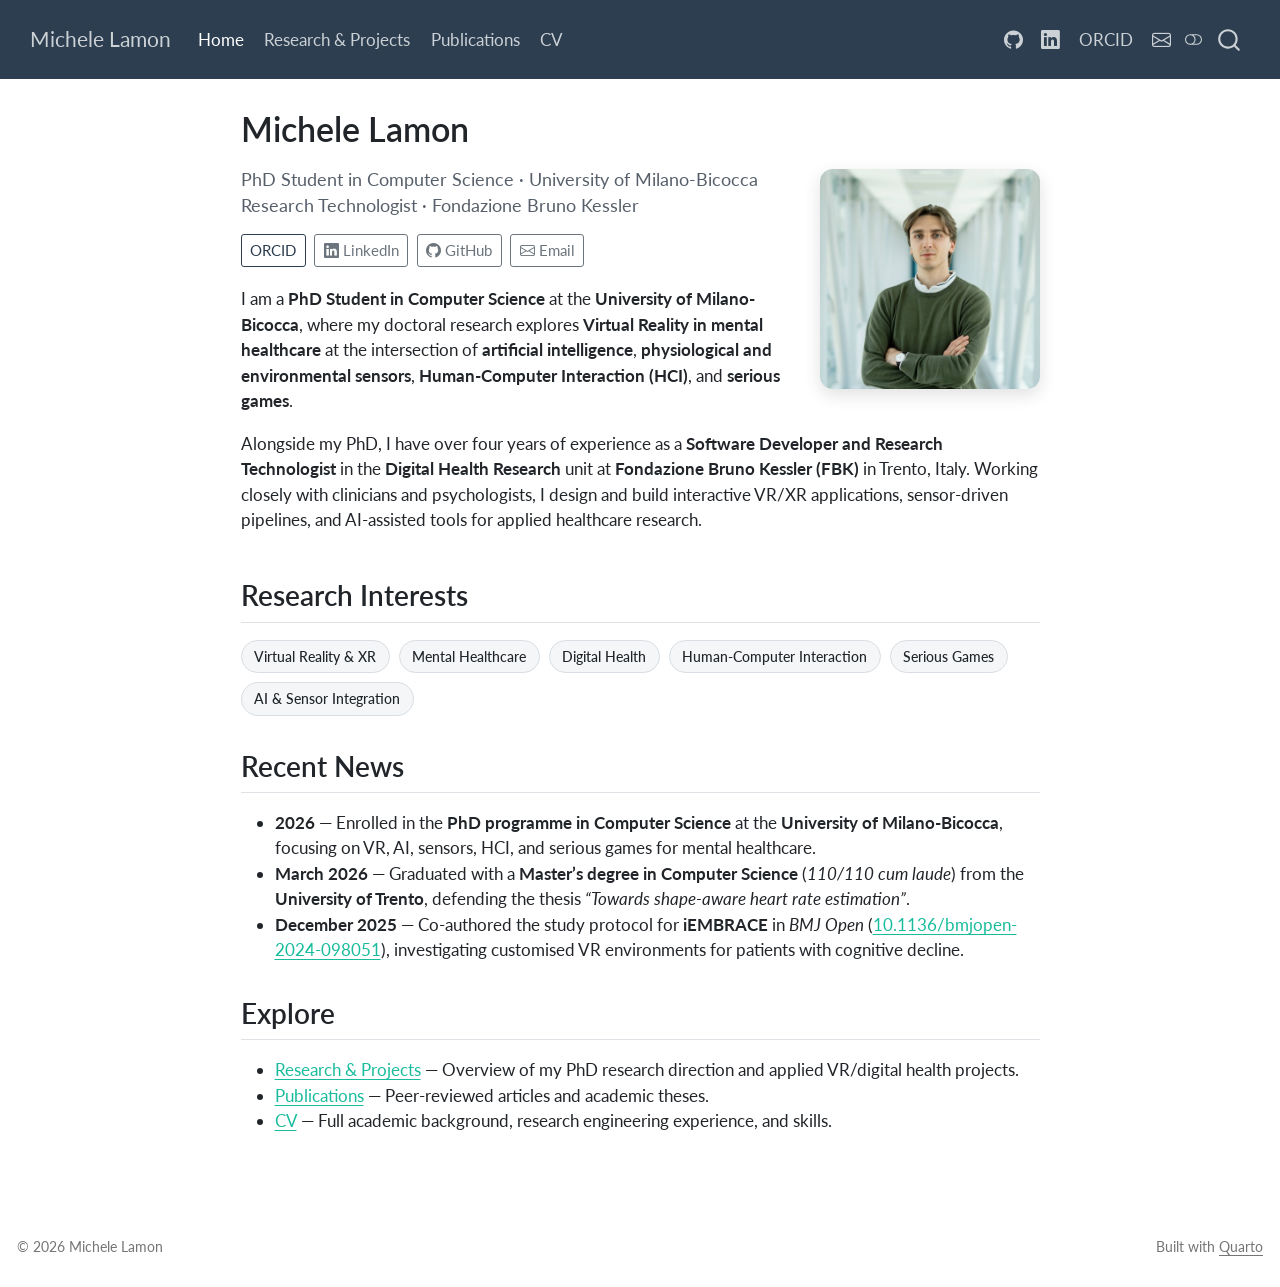
==== index.html @ 020d9662 "Built site for gh-pages" ====
<!DOCTYPE html>
<html xmlns="http://www.w3.org/1999/xhtml" lang="en" xml:lang="en"><head>

<meta charset="utf-8">
<meta name="generator" content="quarto-1.11.9">

<meta name="viewport" content="width=device-width, initial-scale=1.0, user-scalable=yes">


<title>Michele Lamon</title>
<style>
/* Default styles provided by pandoc.
** See https://pandoc.org/MANUAL.html#variables-for-html for config info.
*/
span.smallcaps{font-variant: small-caps;}
div.columns{display: flex; gap: 1.5em;}
div.column{flex: auto;}
@media screen {
div.columns{gap: min(4vw, 1.5em);}
div.column{overflow-x: auto;}
}
div.hanging-indent{margin-left: 1.5em; text-indent: -1.5em;}
ul.task-list{list-style: none;}
ul.task-list li input[type="checkbox"] {
  width: 0.8em;
  margin: 0 0.8em 0.2em -1em; /* quarto-specific, see https://github.com/quarto-dev/quarto-cli/issues/4556 */ 
  vertical-align: middle;
}
</style>


<script src="site_libs/quarto-nav/quarto-nav.js"></script>
<script src="site_libs/quarto-nav/headroom.min.js"></script>
<script src="site_libs/clipboard/clipboard.min.js"></script>
<script src="site_libs/quarto-search/autocomplete.umd.js"></script>
<script src="site_libs/quarto-search/fuse.min.js"></script>
<script src="site_libs/quarto-search/quarto-search.js"></script>
<meta name="quarto:offset" content="./">
<script src="site_libs/quarto-html/quarto.js" type="module"></script>
<script src="site_libs/quarto-html/tabsets/tabsets.js" type="module"></script>
<script src="site_libs/quarto-html/scrollable-regions/scrollable-regions.js" type="module"></script>
<script src="site_libs/quarto-html/popper.min.js"></script>
<script src="site_libs/quarto-html/tippy.umd.min.js"></script>
<script src="site_libs/quarto-html/anchor.min.js"></script>
<link href="site_libs/quarto-html/tippy.css" rel="stylesheet">
<link href="site_libs/quarto-html/quarto-syntax-highlighting-63b5708e65d6cd79cd7618c58d0c21e7.css" rel="stylesheet" class="quarto-color-scheme" id="quarto-text-highlighting-styles">
<link href="site_libs/quarto-html/quarto-syntax-highlighting-dark-447e42e69aaa9833c0ba1b986f430b20.css" rel="stylesheet" class="quarto-color-scheme quarto-color-alternate" id="quarto-text-highlighting-styles">
<link href="site_libs/quarto-html/quarto-syntax-highlighting-63b5708e65d6cd79cd7618c58d0c21e7.css" rel="stylesheet" class="quarto-color-scheme-extra" id="quarto-text-highlighting-styles">
<script src="site_libs/bootstrap/bootstrap.min.js"></script>
<link href="site_libs/bootstrap/bootstrap-icons.css" rel="stylesheet">
<link href="site_libs/bootstrap/bootstrap-2204aace14fee31056958f356ac18f57.min.css" rel="stylesheet" append-hash="true" class="quarto-color-scheme" id="quarto-bootstrap" data-mode="light">
<link href="site_libs/bootstrap/bootstrap-dark-c1afb647e6504aed1ecd096a1ed45b6d.min.css" rel="stylesheet" append-hash="true" class="quarto-color-scheme quarto-color-alternate" id="quarto-bootstrap" data-mode="dark">
<link href="site_libs/bootstrap/bootstrap-2204aace14fee31056958f356ac18f57.min.css" rel="stylesheet" append-hash="true" class="quarto-color-scheme-extra" id="quarto-bootstrap" data-mode="light">
<script id="quarto-search-options" type="application/json">{
  "location": "navbar",
  "copy-button": false,
  "collapse-after": 3,
  "panel-placement": "end",
  "type": "overlay",
  "limit": 50,
  "keyboard-shortcut": [
    "f",
    "/",
    "s"
  ],
  "show-item-context": false,
  "language": {
    "search-no-results-text": "No results",
    "search-matching-documents-text": "matching documents",
    "search-copy-link-title": "Copy link to search",
    "search-hide-matches-text": "Hide additional matches",
    "search-more-match-text": "more match in this document",
    "search-more-matches-text": "more matches in this document",
    "search-clear-button-title": "Clear",
    "search-text-placeholder": "",
    "search-detached-cancel-button-title": "Cancel",
    "search-submit-button-title": "Submit",
    "search-label": "Search"
  }
}</script>
<style>html{ scroll-behavior: smooth; }</style>


<link rel="stylesheet" href="styles.css">
</head>

<body class="nav-fixed fullcontent quarto-light"><a id="quarto-skip-link" class="visually-hidden-focusable" href="#quarto-document-content">Skip to main content</a><script id="quarto-html-before-body" type="application/javascript">
    const toggleBodyColorMode = (bsSheetEl) => {
      const mode = bsSheetEl.getAttribute("data-mode");
      const bodyEl = window.document.querySelector("body");
      if (mode === "dark") {
        bodyEl.classList.add("quarto-dark");
        bodyEl.classList.remove("quarto-light");
      } else {
        bodyEl.classList.add("quarto-light");
        bodyEl.classList.remove("quarto-dark");
      }
    }
    const toggleBodyColorPrimary = () => {
      const bsSheetEl = window.document.querySelector("link#quarto-bootstrap:not([rel=disabled-stylesheet])");
      if (bsSheetEl) {
        toggleBodyColorMode(bsSheetEl);
      }
    }
    const setColorSchemeToggle = (alternate) => {
      const toggles = window.document.querySelectorAll('.quarto-color-scheme-toggle');
      for (let i=0; i < toggles.length; i++) {
        const toggle = toggles[i];
        if (toggle) {
          toggle.setAttribute("aria-checked", alternate ? "true" : "false");
          if (alternate) {
            toggle.classList.add("alternate");
          } else {
            toggle.classList.remove("alternate");
          }
        }
      }
    };
    const toggleColorMode = (alternate) => {
      // Switch the stylesheets
      const primaryStylesheets = window.document.querySelectorAll('link.quarto-color-scheme:not(.quarto-color-alternate)');
      const alternateStylesheets = window.document.querySelectorAll('link.quarto-color-scheme.quarto-color-alternate');
      manageTransitions('#quarto-margin-sidebar .nav-link', false);
      if (alternate) {
        // note: dark is layered on light, we don't disable primary!
        enableStylesheet(alternateStylesheets);
        for (const sheetNode of alternateStylesheets) {
          if (sheetNode.id === "quarto-bootstrap") {
            toggleBodyColorMode(sheetNode);
          }
        }
      } else {
        disableStylesheet(alternateStylesheets);
        enableStylesheet(primaryStylesheets)
        toggleBodyColorPrimary();
      }
      manageTransitions('#quarto-margin-sidebar .nav-link', true);
      // Switch the toggles
      setColorSchemeToggle(alternate)
    }
    // Hack to workaround the fact that safari doesn't
    // properly recolor the scrollbar when toggling (#1455).
    // Not run on load: stylesheets are set before first paint there, and
    // scrolling would undo the scroll to a URL fragment (#14973).
    // The one pixel nudge keeps the reader where they were.
    const refreshSafariScrollbar = () => {
      if (navigator.userAgent.indexOf('Safari') > 0 && navigator.userAgent.indexOf('Chrome') == -1) {
        manageTransitions("body", false);
        const scrollY = window.scrollY;
        window.scrollTo(0, scrollY > 0 ? scrollY - 1 : 1);
        setTimeout(() => {
          window.scrollTo(0, scrollY);
          manageTransitions("body", true);
        }, 40);
      }
    }
    const disableStylesheet = (stylesheets) => {
      for (let i=0; i < stylesheets.length; i++) {
        const stylesheet = stylesheets[i];
        stylesheet.rel = 'disabled-stylesheet';
      }
    }
    const enableStylesheet = (stylesheets) => {
      for (let i=0; i < stylesheets.length; i++) {
        const stylesheet = stylesheets[i];
        if(stylesheet.rel !== 'stylesheet') { // for Chrome, which will still FOUC without this check
          stylesheet.rel = 'stylesheet';
        }
      }
    }
    const manageTransitions = (selector, allowTransitions) => {
      const els = window.document.querySelectorAll(selector);
      for (let i=0; i < els.length; i++) {
        const el = els[i];
        if (allowTransitions) {
          el.classList.remove('notransition');
        } else {
          el.classList.add('notransition');
        }
      }
    }
    const isFileUrl = () => {
      return window.location.protocol === 'file:';
    }
    const hasAlternateSentinel = () => {
      let styleSentinel = getColorSchemeSentinel();
      if (styleSentinel !== null) {
        return styleSentinel === "alternate";
      } else {
        return false;
      }
    }
    const setStyleSentinel = (alternate) => {
      const value = alternate ? "alternate" : "default";
      if (!isFileUrl()) {
        window.localStorage.setItem("quarto-color-scheme", value);
      } else {
        localAlternateSentinel = value;
      }
    }
    const getColorSchemeSentinel = () => {
      if (!isFileUrl()) {
        const storageValue = window.localStorage.getItem("quarto-color-scheme");
        return storageValue != null ? storageValue : localAlternateSentinel;
      } else {
        return localAlternateSentinel;
      }
    }
    const toggleGiscusIfUsed = (isAlternate, darkModeDefault) => {
      const baseTheme = document.querySelector('#giscus-base-theme')?.value ?? 'light';
      const alternateTheme = document.querySelector('#giscus-alt-theme')?.value ?? 'dark';
      let newTheme = '';
      if(authorPrefersDark) {
        newTheme = isAlternate ? baseTheme : alternateTheme;
      } else {
        newTheme = isAlternate ? alternateTheme : baseTheme;
      }
      const changeGiscusTheme = () => {
        // From: https://github.com/giscus/giscus/issues/336
        const sendMessage = (message) => {
          const iframe = document.querySelector('iframe.giscus-frame');
          if (!iframe) return;
          iframe.contentWindow.postMessage({ giscus: message }, 'https://giscus.app');
        }
        sendMessage({
          setConfig: {
            theme: newTheme
          }
        });
      }
      const isGiscussLoaded = window.document.querySelector('iframe.giscus-frame') !== null;
      if (isGiscussLoaded) {
        changeGiscusTheme();
      }
    };
    const authorPrefersDark = false;
    const darkModeDefault = authorPrefersDark;
      document.querySelector('link#quarto-text-highlighting-styles.quarto-color-scheme-extra').rel = 'disabled-stylesheet';
      document.querySelector('link#quarto-bootstrap.quarto-color-scheme-extra').rel = 'disabled-stylesheet';
    let localAlternateSentinel = darkModeDefault ? 'alternate' : 'default';
    // Dark / light mode switch
    window.quartoToggleColorScheme = () => {
      // Read the current dark / light value
      let toAlternate = !hasAlternateSentinel();
      toggleColorMode(toAlternate);
      refreshSafariScrollbar();
      setStyleSentinel(toAlternate);
      toggleGiscusIfUsed(toAlternate, darkModeDefault);
      window.dispatchEvent(new Event('resize'));
    };
    // Switch to dark mode if need be
    if (hasAlternateSentinel()) {
      toggleColorMode(true);
    } else {
      toggleColorMode(false);
    }
  </script>

<div id="quarto-search-results"></div>
  <header id="quarto-header" class="headroom fixed-top">
    <nav class="navbar navbar-expand-lg " data-bs-theme="dark" aria-label="Site">
      <div class="navbar-container container-fluid">
      <div class="navbar-brand-container mx-auto">
    <a class="navbar-brand" href="./index.html">
    <span class="navbar-title">Michele Lamon</span>
    </a>
  </div>
          <button class="navbar-toggler" type="button" data-bs-toggle="collapse" data-bs-target="#navbarCollapse" aria-controls="navbarCollapse" aria-expanded="false" aria-label="Toggle navigation" onclick="if (window.quartoToggleHeadroom) { window.quartoToggleHeadroom(); }">
  <span class="navbar-toggler-icon"></span>
</button>
          <div class="collapse navbar-collapse" id="navbarCollapse">
            <ul class="navbar-nav navbar-nav-scroll me-auto">
  <li class="nav-item">
    <a class="nav-link active" href="./index.html" aria-current="page"> 
<span class="menu-text">Home</span></a>
  </li>  
  <li class="nav-item">
    <a class="nav-link" href="./research.html"> 
<span class="menu-text">Research &amp; Projects</span></a>
  </li>  
  <li class="nav-item">
    <a class="nav-link" href="./publications.html"> 
<span class="menu-text">Publications</span></a>
  </li>  
  <li class="nav-item">
    <a class="nav-link" href="./cv.html"> 
<span class="menu-text">CV</span></a>
  </li>  
</ul>
            <ul class="navbar-nav navbar-nav-scroll ms-auto">
  <li class="nav-item compact">
    <a class="nav-link" href="https://github.com/michelelamon"> <i class="bi bi-github" role="img" aria-label="GitHub">
</i> 
<span class="menu-text"></span></a>
  </li>  
  <li class="nav-item compact">
    <a class="nav-link" href="https://www.linkedin.com/in/michele-lamon/"> <i class="bi bi-linkedin" role="img" aria-label="LinkedIn">
</i> 
<span class="menu-text"></span></a>
  </li>  
  <li class="nav-item">
    <a class="nav-link" href="https://orcid.org/0009-0001-5500-6595"> 
<span class="menu-text">ORCID</span></a>
  </li>  
  <li class="nav-item compact">
    <a class="nav-link" href="mailto:mlamon@fbk.eu"> <i class="bi bi-envelope" role="img" aria-label="Email">
</i> 
<span class="menu-text"></span></a>
  </li>  
</ul>
          </div> <!-- /navcollapse -->
            <div class="quarto-navbar-tools">
  <button type="button" role="switch" aria-checked="false" class="quarto-color-scheme-toggle quarto-navigation-tool  px-1" onclick="window.quartoToggleColorScheme(); return false;" title="Toggle dark mode" aria-label="Toggle dark mode"><i class="bi"></i></button>
</div>
            <div id="quarto-search" class="" title="Search"></div>
      </div> <!-- /container-fluid -->
    </nav>
</header>
<!-- content -->
<div id="quarto-content" class="quarto-container page-columns page-rows-contents page-layout-article page-navbar">
<!-- sidebar -->
<!-- margin-sidebar -->
    
<!-- main -->
<main class="content" id="quarto-document-content" tabindex="-1">


<header id="title-block-header" class="quarto-title-block default">
<div class="quarto-title">
<h1 class="title">Michele Lamon</h1>
</div>



<div class="quarto-title-meta">

    
  
    
  </div>
  


</header>


<div class="profile-hero">
  <img src="images/profile.jpg" alt="Portrait of Michele Lamon" class="profile-photo">
  <p class="profile-role">
    PhD Student in Computer Science · University of Milano-Bicocca<br>
    Research Technologist · Fondazione Bruno Kessler
  </p>
  <div class="profile-links">
    <a class="btn btn-sm btn-outline-primary" href="https://orcid.org/0009-0001-5500-6595" target="_blank" rel="noopener">ORCID</a>
    <a class="btn btn-sm btn-outline-secondary" href="https://www.linkedin.com/in/michele-lamon/" target="_blank" rel="noopener"><i class="bi bi-linkedin"></i> LinkedIn</a>
    <a class="btn btn-sm btn-outline-secondary" href="https://github.com/michelelamon" target="_blank" rel="noopener"><i class="bi bi-github"></i> GitHub</a>
    <a class="btn btn-sm btn-outline-secondary" href="mailto:mlamon@fbk.eu"><i class="bi bi-envelope"></i> Email</a>
  </div>
  <p>
    I am a <strong>PhD Student in Computer Science</strong> at the <strong>University of Milano-Bicocca</strong>, where my doctoral research explores <strong>Virtual Reality in mental healthcare</strong> at the intersection of <strong>artificial intelligence</strong>, <strong>physiological and environmental sensors</strong>, <strong>Human-Computer Interaction (HCI)</strong>, and <strong>serious games</strong>.
  </p>
  <p>
    Alongside my PhD, I have over four years of experience as a <strong>Software Developer and Research Technologist</strong> in the <strong>Digital Health Research</strong> unit at <strong>Fondazione Bruno Kessler (FBK)</strong> in Trento, Italy. Working closely with clinicians and psychologists, I design and build interactive VR/XR applications, sensor-driven pipelines, and AI-assisted tools for applied healthcare research.
  </p>
</div>
<section id="research-interests" class="level2">
<h2 class="anchored" data-anchor-id="research-interests">Research Interests</h2>
<div class="research-tags">
  <span class="research-tag">Virtual Reality &amp; XR</span>
  <span class="research-tag">Mental Healthcare</span>
  <span class="research-tag">Digital Health</span>
  <span class="research-tag">Human-Computer Interaction</span>
  <span class="research-tag">Serious Games</span>
  <span class="research-tag">AI &amp; Sensor Integration</span>
</div>
</section>
<section id="recent-news" class="level2">
<h2 class="anchored" data-anchor-id="recent-news">Recent News</h2>
<ul>
<li><strong>2026</strong> — Enrolled in the <strong>PhD programme in Computer Science</strong> at the <strong>University of Milano-Bicocca</strong>, focusing on VR, AI, sensors, HCI, and serious games for mental healthcare.</li>
<li><strong>March 2026</strong> — Graduated with a <strong>Master’s degree in Computer Science</strong> (<em>110/110 cum laude</em>) from the <strong>University of Trento</strong>, defending the thesis <em>“Towards shape-aware heart rate estimation”</em>.</li>
<li><strong>December 2025</strong> — Co-authored the study protocol for <strong>iEMBRACE</strong> in <em>BMJ Open</em> (<a href="https://doi.org/10.1136/bmjopen-2024-098051">10.1136/bmjopen-2024-098051</a>), investigating customised VR environments for patients with cognitive decline.</li>
</ul>
</section>
<section id="explore" class="level2">
<h2 class="anchored" data-anchor-id="explore">Explore</h2>
<ul>
<li><strong><a href="./research.html">Research &amp; Projects</a></strong> — Overview of my PhD research direction and applied VR/digital health projects.</li>
<li><strong><a href="./publications.html">Publications</a></strong> — Peer-reviewed articles and academic theses.</li>
<li><strong><a href="./cv.html">CV</a></strong> — Full academic background, research engineering experience, and skills.</li>
</ul>


</section>

</main> <!-- /main -->
<script id="quarto-html-after-body" type="application/javascript">
  window.document.addEventListener("DOMContentLoaded", function (event) {
    // Ensure there is a toggle, if there isn't float one in the top right
    if (window.document.querySelector('.quarto-color-scheme-toggle') === null) {
      const toggle = window.document.createElement('button');
      toggle.type = "button";
      toggle.setAttribute("role", "switch");
      toggle.setAttribute("aria-checked", "false");
      toggle.classList.add('top-right');
      toggle.classList.add('quarto-color-scheme-toggle');
      toggle.setAttribute("aria-label", "Toggle dark mode");
      toggle.onclick = function() { try { window.quartoToggleColorScheme(); } catch {} return false; };
      const i = window.document.createElement("i");
      i.classList.add('bi');
      toggle.appendChild(i);
      // Put the toggle in a landmark of its own, so that landmark navigation
      // can reach it.
      //
      // The container is always a fresh direct child of body, and the toggle is
      // never moved into page furniture that the theme or the author controls.
      // The toggle is positioned against the page, so any ancestor that
      // establishes a containing block captures it: a positioned element or a
      // grid for position: absolute, and transform, filter, will-change or
      // contain for position: fixed. A direct child of body has none of these
      // to inherit, and the shift when one appears is silent and visual.
      //
      // ARIA says a document should have at most one banner, and axe reports a
      // duplicate whether or not the banners carry distinct labels. So use a
      // header when the page has no banner yet, and a named region otherwise.
      //
      // A header is a banner wherever it sits, unless it is inside sectioning
      // content, so this cannot just look at the children of body: a custom
      // page layout wraps the title block header in a plain div. An explicit
      // role="banner" always counts.
      const sectioning = 'article, aside, main, nav, section, [role="article"], [role="complementary"], [role="main"], [role="navigation"], [role="region"]';
      const hasBanner = Array.from(
        window.document.querySelectorAll('header:not([role]), [role="banner"]')
      ).some(function(el) {
        return el.hasAttribute("role") || el.closest(sectioning) === null;
      });
      const container = window.document.createElement(hasBanner ? "div" : "header");
      if (hasBanner) {
        container.setAttribute("role", "region");
        container.setAttribute("aria-label", "Toggle dark mode");
      }
      container.classList.add('quarto-color-scheme-toggle-container');
      container.appendChild(toggle);
      window.document.body.appendChild(container);
    }
    setColorSchemeToggle(hasAlternateSentinel())
    const icon = "";
    const anchorJS = new window.AnchorJS();
    anchorJS.options = {
      placement: 'right',
      icon: icon
    };
    anchorJS.add('.anchored');
    const isCodeAnnotation = (el) => {
      for (const clz of el.classList) {
        if (clz.startsWith('code-annotation-')) {                     
          return true;
        }
      }
      return false;
    }
    const onCopySuccess = function(e) {
      // button target
      const button = e.trigger;
      // don't keep focus
      button.blur();
      // flash "checked"
      button.classList.add('code-copy-button-checked');
      var currentTitle = button.getAttribute("title");
      button.setAttribute("title", "Copied!");
      let tooltip;
      if (window.bootstrap) {
        button.setAttribute("data-bs-toggle", "tooltip");
        button.setAttribute("data-bs-placement", "left");
        button.setAttribute("data-bs-title", "Copied!");
        tooltip = new bootstrap.Tooltip(button, 
          { trigger: "manual", 
            customClass: "code-copy-button-tooltip",
            offset: [0, -8]});
        tooltip.show();    
      }
      setTimeout(function() {
        if (tooltip) {
          tooltip.hide();
          button.removeAttribute("data-bs-title");
          button.removeAttribute("data-bs-toggle");
          button.removeAttribute("data-bs-placement");
        }
        button.setAttribute("title", currentTitle);
        button.classList.remove('code-copy-button-checked');
      }, 1000);
      // clear code selection
      e.clearSelection();
    }
    const getTextToCopy = function(trigger) {
      const outerScaffold = trigger.parentElement.cloneNode(true);
      const codeEl = outerScaffold.querySelector('code');
      for (const childEl of codeEl.children) {
        if (isCodeAnnotation(childEl)) {
          childEl.remove();
        }
      }
      return codeEl.innerText;
    }
    const clipboard = new window.ClipboardJS('.code-copy-button:not([data-in-quarto-modal])', {
      text: getTextToCopy
    });
    clipboard.on('success', onCopySuccess);
    if (window.document.getElementById('quarto-embedded-source-code-modal')) {
      const clipboardModal = new window.ClipboardJS('.code-copy-button[data-in-quarto-modal]', {
        text: getTextToCopy,
        container: window.document.getElementById('quarto-embedded-source-code-modal')
      });
      clipboardModal.on('success', onCopySuccess);
    }
      var localhostRegex = new RegExp(/^(?:http|https):\/\/localhost\:?[0-9]*\//);
      var mailtoRegex = new RegExp(/^mailto:/);
        var filterRegex = new RegExp("https:\/\/michelelamon\.github\.io");
      const newWindowLabel = "(opens in a new tab)";
      const newWindowNoteId = "quarto-ext-newwindow-label";
      // Links reference one hidden label through aria-describedby, so the
      // announcement never changes their accessible name.
      var describeNewWindow = (link) => {
        if (!window.document.getElementById(newWindowNoteId)) {
          var newWindowNote = window.document.createElement("span");
          newWindowNote.id = newWindowNoteId;
          newWindowNote.hidden = true;
          newWindowNote.textContent = newWindowLabel;
          window.document.body.appendChild(newWindowNote);
        }
        var describedBy = (link.getAttribute("aria-describedby") || "").split(/\s+/).filter(Boolean);
        if (!describedBy.includes(newWindowNoteId)) {
          describedBy.push(newWindowNoteId);
          link.setAttribute("aria-describedby", describedBy.join(" "));
        }
      }
      var isInternal = (href) => {
          return filterRegex.test(href) || localhostRegex.test(href) || mailtoRegex.test(href);
      }
      // Inspect non-navigation links and adorn them if external
      window.quartoDecorateExternalLinks = function (root) {
     var links = (root || window.document).querySelectorAll('a[href]:not(.nav-link):not(.navbar-brand):not(.toc-action):not(.sidebar-link):not(.sidebar-item-toggle):not(.pagination-link):not(.no-external):not([aria-hidden]):not(.dropdown-item):not(.quarto-navigation-tool):not(.about-link)');
      for (var i=0; i<links.length; i++) {
        const link = links[i];
        if (!isInternal(link.href)) {
          // undo the damage that might have been done by quarto-nav.js in the case of
          // links that we want to consider external
          if (link.dataset.originalHref !== undefined) {
            link.href = link.dataset.originalHref;
          }
            // target, if specified
            link.setAttribute("target", "_blank");
            if (link.getAttribute("rel") === null) {
              link.setAttribute("rel", "noopener");
            }
            describeNewWindow(link);
          if (!link.classList.contains('no-external-icon')) {
          }
        }
      }
      };
      window.quartoDecorateExternalLinks(window.document);
    // Esc closes the popup (WCAG 1.4.13) and focus leaving both trigger and
    // popup closes it (WCAG 2.4.11); tippy handles neither for interactive popups.
    const hideOnEscAndFocusOut = {
      name: 'hideOnEscAndFocusOut',
      defaultValue: true,
      fn(instance) {
        const dismiss = () => {
          // A show scheduled by the trigger delay would otherwise reopen it
          instance.clearDelayTimeouts();
          instance.hide();
        };
        const onKeyDown = (event) => {
          if (event.key !== 'Escape') {
            return;
          }
          // Keep Esc from also reaching page handlers (e.g. reveal.js overview),
          // except an open reveal.js slide menu, which Esc should close too.
          // The menu handles keys only when its keyboard option is on.
          const menuHandlesEsc = window.Reveal?.getPlugin?.('menu')?.isOpen() &&
            window.Reveal.getConfig().menu?.keyboard !== false;
          if (!menuHandlesEsc) {
            event.stopPropagation();
          }
          if (instance.popper.contains(window.document.activeElement)) {
            // Disabled while refocusing so the focus trigger does not reopen it
            instance.disable();
            instance.reference.focus();
            instance.enable();
          }
          dismiss();
        };
        const onFocusOut = (event) => {
          const target = event.relatedTarget;
          if (target && !instance.reference.contains(target) &&
              !instance.popper.contains(target)) {
            dismiss();
          }
        };
        // On the trigger too: a click trigger (code-annotations: select) has no
        // blur handling. Attached for the instance's lifetime so leaving the
        // trigger also cancels a show still pending on the trigger delay.
        instance.reference.addEventListener('focusout', onFocusOut);
        return {
          onShow() {
            window.document.addEventListener('keydown', onKeyDown, true);
            instance.popper.addEventListener('focusout', onFocusOut);
          },
          onHide() {
            window.document.removeEventListener('keydown', onKeyDown, true);
            instance.popper.removeEventListener('focusout', onFocusOut);
          },
          onDestroy() {
            instance.reference.removeEventListener('focusout', onFocusOut);
          },
        };
      },
    };
    function tippyHover(el, contentFn, onTriggerFn, onUntriggerFn) {
      const config = {
        allowHTML: true,
        maxWidth: 500,
        delay: 100,
        arrow: false,
        appendTo: function(el) {
            return el.parentElement;
        },
        interactive: true,
        interactiveBorder: 10,
        theme: 'quarto',
        placement: 'bottom-start',
        plugins: [hideOnEscAndFocusOut],
      };
      if (contentFn) {
        config.content = contentFn;
      }
      if (onTriggerFn) {
        config.onTrigger = onTriggerFn;
      }
      if (onUntriggerFn) {
        config.onUntrigger = onUntriggerFn;
      }
      window.tippy(el, config); 
    }
    const noterefs = window.document.querySelectorAll('a[role="doc-noteref"]');
    for (var i=0; i<noterefs.length; i++) {
      const ref = noterefs[i];
      tippyHover(ref, function() {
        // use id or data attribute instead here
        let href = ref.getAttribute('data-footnote-href') || ref.getAttribute('href');
        try { href = new URL(href).hash; } catch {}
        const id = href.replace(/^#\/?/, "");
        const note = window.document.getElementById(id);
        if (note) {
          return note.innerHTML;
        } else {
          return "";
        }
      });
    }
    const xrefs = window.document.querySelectorAll('a.quarto-xref');
    const processXRef = (id, note) => {
      // Strip column container classes
      const stripColumnClz = (el) => {
        el.classList.remove("page-full", "page-columns");
        if (el.children) {
          for (const child of el.children) {
            stripColumnClz(child);
          }
        }
      }
      stripColumnClz(note)
      if (id === null || id.startsWith('sec-')) {
        // Special case sections, only their first couple elements
        const container = document.createElement("div");
        if (note.children && note.children.length > 2) {
          container.appendChild(note.children[0].cloneNode(true));
          for (let i = 1; i < note.children.length; i++) {
            const child = note.children[i];
            if (child.tagName === "P" && child.innerText === "") {
              continue;
            } else {
              container.appendChild(child.cloneNode(true));
              break;
            }
          }
          if (window.Quarto?.typesetMath) {
            window.Quarto.typesetMath(container);
          }
          return container.innerHTML
        } else {
          if (window.Quarto?.typesetMath) {
            window.Quarto.typesetMath(note);
          }
          return note.innerHTML;
        }
      } else {
        // Remove any anchor links if they are present
        const anchorLink = note.querySelector('a.anchorjs-link');
        if (anchorLink) {
          anchorLink.remove();
        }
        if (window.Quarto?.typesetMath) {
          window.Quarto.typesetMath(note);
        }
        if (note.classList.contains("callout")) {
          return note.outerHTML;
        } else {
          return note.innerHTML;
        }
      }
    }
    for (var i=0; i<xrefs.length; i++) {
      const xref = xrefs[i];
      tippyHover(xref, undefined, function(instance) {
        instance.disable();
        let url = xref.getAttribute('href');
        let hash = undefined; 
        if (url.startsWith('#')) {
          hash = url;
        } else {
          try { hash = new URL(url).hash; } catch {}
        }
        if (hash) {
          const id = hash.replace(/^#\/?/, "");
          const note = window.document.getElementById(id);
          if (note !== null) {
            try {
              const html = processXRef(id, note.cloneNode(true));
              instance.setContent(html);
            } finally {
              instance.enable();
              instance.show();
            }
          } else {
            // See if we can fetch this
            fetch(url.split('#')[0])
            .then(res => res.text())
            .then(html => {
              const parser = new DOMParser();
              const htmlDoc = parser.parseFromString(html, "text/html");
              const note = htmlDoc.getElementById(id);
              if (note !== null) {
                const html = processXRef(id, note);
                instance.setContent(html);
              } 
            }).finally(() => {
              instance.enable();
              instance.show();
            });
          }
        } else {
          // See if we can fetch a full url (with no hash to target)
          // This is a special case and we should probably do some content thinning / targeting
          fetch(url)
          .then(res => res.text())
          .then(html => {
            const parser = new DOMParser();
            const htmlDoc = parser.parseFromString(html, "text/html");
            const note = htmlDoc.querySelector('main.content');
            if (note !== null) {
              // This should only happen for chapter cross references
              // (since there is no id in the URL)
              // remove the first header
              if (note.children.length > 0 && note.children[0].tagName === "HEADER") {
                note.children[0].remove();
              }
              const html = processXRef(null, note);
              instance.setContent(html);
            } 
          }).finally(() => {
            instance.enable();
            instance.show();
          });
        }
      }, function(instance) {
      });
    }
        let selectedAnnoteEl;
        const selectorForAnnotation = ( cell, annotation) => {
          let cellAttr = 'data-code-cell="' + cell + '"';
          let lineAttr = 'data-code-annotation="' +  annotation + '"';
          const selector = 'span[' + cellAttr + '][' + lineAttr + ']';
          return selector;
        }
        const selectCodeLines = (annoteEl) => {
          const doc = window.document;
          const targetCell = annoteEl.getAttribute("data-target-cell");
          const targetAnnotation = annoteEl.getAttribute("data-target-annotation");
          const annoteSpan = window.document.querySelector(selectorForAnnotation(targetCell, targetAnnotation));
          const lines = annoteSpan.getAttribute("data-code-lines").split(",");
          const lineIds = lines.map((line) => {
            return targetCell + "-" + line;
          })
          // Each band is positioned against its own containing block, which is
          // not the offsetParent of the lines, so place it from client rects.
          const placeBand = (band, firstEl, lastEl, codeBlock) => {
            const container = band.offsetParent;
            if (container === null) {
              return;
            }
            const containerRect = container.getBoundingClientRect();
            // Reveal.js scales slides with a transform, so convert client
            // pixels back to the CSS pixels of the container.
            const scale = containerRect.height / container.offsetHeight || 1;
            const firstRect = firstEl.getBoundingClientRect();
            const lastRect = lastEl.getBoundingClientRect();
            const top = (firstRect.top - containerRect.top) / scale - container.clientTop + container.scrollTop;
            const height = (lastRect.bottom - firstRect.top) / scale;
            band.style.top = top - 2 + "px";
            band.style.height = height + 4 + "px";
            if (codeBlock) {
              // Without the copy button wrapper, the containing block is wider
              // than the code block, so span the code block explicitly.
              const blockRect = codeBlock.getBoundingClientRect();
              band.style.left = (blockRect.left - containerRect.left) / scale - container.clientLeft + container.scrollLeft + "px";
              band.style.width = blockRect.width / scale + "px";
            }
          };
          if (lineIds.length > 0) {
            const el = window.document.getElementById(lineIds[0]);
            const lastEl = window.document.getElementById(lineIds[lineIds.length - 1]);
            const parent = el.parentElement.parentElement;
            // cook up a div (if necessary) and position it
            let div = window.document.getElementById("code-annotation-line-highlight");
            if (div === null) {
              div = window.document.createElement("div");
              div.setAttribute("id", "code-annotation-line-highlight");
              div.style.position = 'absolute';
              parent.appendChild(div);
            }
            placeBand(div, el, lastEl, parent.closest("div.sourceCode") || parent);
            let gutterDiv = window.document.getElementById("code-annotation-line-highlight-gutter");
            if (gutterDiv === null) {
              gutterDiv = window.document.createElement("div");
              gutterDiv.setAttribute("id", "code-annotation-line-highlight-gutter");
              gutterDiv.style.position = 'absolute';
              const codeCell = window.document.getElementById(targetCell);
              const gutter = codeCell.querySelector('.code-annotation-gutter');
              gutter.appendChild(gutterDiv);
            }
            placeBand(gutterDiv, el, lastEl);
            selectedAnnoteEl = annoteEl;
          }
        };
        const unselectCodeLines = () => {
          const elementsIds = ["code-annotation-line-highlight", "code-annotation-line-highlight-gutter"];
          elementsIds.forEach((elId) => {
            const div = window.document.getElementById(elId);
            if (div) {
              div.remove();
            }
          });
          selectedAnnoteEl = undefined;
        };
          // Handle positioning of the toggle
      window.addEventListener(
        "resize",
        throttle(() => {
          elRect = undefined;
          if (selectedAnnoteEl) {
            selectCodeLines(selectedAnnoteEl);
          }
        }, 10)
      );
      function throttle(fn, ms) {
      let throttle = false;
      let timer;
        return (...args) => {
          if(!throttle) { // first call gets through
              fn.apply(this, args);
              throttle = true;
          } else { // all the others get throttled
              if(timer) clearTimeout(timer); // cancel #2
              timer = setTimeout(() => {
                fn.apply(this, args);
                timer = throttle = false;
              }, ms);
          }
        };
      }
        // Attach click handler to the DT
        const annoteDls = window.document.querySelectorAll('dt[data-target-cell]');
        for (const annoteDlNode of annoteDls) {
          annoteDlNode.addEventListener('click', (event) => {
            const clickedEl = event.target;
            if (clickedEl !== selectedAnnoteEl) {
              unselectCodeLines();
              const activeEl = window.document.querySelector('dt[data-target-cell].code-annotation-active');
              if (activeEl) {
                activeEl.classList.remove('code-annotation-active');
              }
              selectCodeLines(clickedEl);
              clickedEl.classList.add('code-annotation-active');
            } else {
              // Unselect the line
              unselectCodeLines();
              clickedEl.classList.remove('code-annotation-active');
            }
          });
        }
    const findCites = (el) => {
      const parentEl = el.parentElement;
      if (parentEl) {
        const cites = parentEl.dataset.cites;
        if (cites) {
          return {
            el,
            cites: cites.split(' ')
          };
        } else {
          return findCites(el.parentElement)
        }
      } else {
        return undefined;
      }
    };
    var bibliorefs = window.document.querySelectorAll('a[role="doc-biblioref"]');
    for (var i=0; i<bibliorefs.length; i++) {
      const ref = bibliorefs[i];
      const citeInfo = findCites(ref);
      if (citeInfo) {
        tippyHover(citeInfo.el, function() {
          var popup = window.document.createElement('div');
          citeInfo.cites.forEach(function(cite) {
            var citeDiv = window.document.createElement('div');
            citeDiv.classList.add('hanging-indent');
            citeDiv.classList.add('csl-entry');
            var biblioDiv = window.document.getElementById('ref-' + cite);
            if (biblioDiv) {
              citeDiv.innerHTML = biblioDiv.innerHTML;
            }
            popup.appendChild(citeDiv);
          });
          return popup.innerHTML;
        });
      }
    }
  });
  </script>
  <script type="application/javascript">
  window.quartoScrollableRegionsLabels = {"code":"Scrollable code","output":"Scrollable output"};
  </script>
</div> <!-- /content -->
<footer class="footer">
  <div class="nav-footer">
    <div class="nav-footer-left">
<p>© 2026 Michele Lamon</p>
</div>   
    <div class="nav-footer-center">
      &nbsp;
    </div>
    <div class="nav-footer-right">
<p>Built with <a href="https://quarto.org/">Quarto</a></p>
</div>
  </div>
</footer>




<script src="site_libs/quarto-html/zenscroll-min.js"></script>
</body></html>
---- site_libs/quarto-html/tippy.css ----
.tippy-box[data-animation=fade][data-state=hidden]{opacity:0}[data-tippy-root]{max-width:calc(100vw - 10px)}.tippy-box{position:relative;background-color:#333;color:#fff;border-radius:4px;font-size:14px;line-height:1.4;white-space:normal;outline:0;transition-property:transform,visibility,opacity}.tippy-box[data-placement^=top]>.tippy-arrow{bottom:0}.tippy-box[data-placement^=top]>.tippy-arrow:before{bottom:-7px;left:0;border-width:8px 8px 0;border-top-color:initial;transform-origin:center top}.tippy-box[data-placement^=bottom]>.tippy-arrow{top:0}.tippy-box[data-placement^=bottom]>.tippy-arrow:before{top:-7px;left:0;border-width:0 8px 8px;border-bottom-color:initial;transform-origin:center bottom}.tippy-box[data-placement^=left]>.tippy-arrow{right:0}.tippy-box[data-placement^=left]>.tippy-arrow:before{border-width:8px 0 8px 8px;border-left-color:initial;right:-7px;transform-origin:center left}.tippy-box[data-placement^=right]>.tippy-arrow{left:0}.tippy-box[data-placement^=right]>.tippy-arrow:before{left:-7px;border-width:8px 8px 8px 0;border-right-color:initial;transform-origin:center right}.tippy-box[data-inertia][data-state=visible]{transition-timing-function:cubic-bezier(.54,1.5,.38,1.11)}.tippy-arrow{width:16px;height:16px;color:#333}.tippy-arrow:before{content:"";position:absolute;border-color:transparent;border-style:solid}.tippy-content{position:relative;padding:5px 9px;z-index:1}
---- site_libs/quarto-html/quarto-syntax-highlighting-63b5708e65d6cd79cd7618c58d0c21e7.css ----
/* quarto syntax highlight colors */
:root {
  --quarto-hl-ot-color: #003B4F;
  --quarto-hl-at-color: #657422;
  --quarto-hl-ss-color: #20794D;
  --quarto-hl-an-color: #5E5E5E;
  --quarto-hl-fu-color: #4758AB;
  --quarto-hl-st-color: #20794D;
  --quarto-hl-cf-color: #003B4F;
  --quarto-hl-op-color: #5E5E5E;
  --quarto-hl-er-color: #AD0000;
  --quarto-hl-bn-color: #AD0000;
  --quarto-hl-al-color: #AD0000;
  --quarto-hl-va-color: #111111;
  --quarto-hl-bu-color: inherit;
  --quarto-hl-ex-color: inherit;
  --quarto-hl-pp-color: #AD0000;
  --quarto-hl-in-color: #5E5E5E;
  --quarto-hl-vs-color: #20794D;
  --quarto-hl-wa-color: #5E5E5E;
  --quarto-hl-do-color: #5E5E5E;
  --quarto-hl-im-color: #00769E;
  --quarto-hl-ch-color: #20794D;
  --quarto-hl-dt-color: #AD0000;
  --quarto-hl-fl-color: #AD0000;
  --quarto-hl-co-color: #5E5E5E;
  --quarto-hl-cv-color: #5E5E5E;
  --quarto-hl-cn-color: #8f5902;
  --quarto-hl-sc-color: #5E5E5E;
  --quarto-hl-dv-color: #AD0000;
  --quarto-hl-kw-color: #003B4F;
}

/* other quarto variables */
:root {
  --quarto-font-monospace: SFMono-Regular, Menlo, Monaco, Consolas, "Liberation Mono", "Courier New", monospace;
}

/* syntax highlight based on Pandoc's rules */
pre > code.sourceCode > span {
  color: #003B4F;
}

code.sourceCode > span {
  color: #003B4F;
}

div.sourceCode,
div.sourceCode pre.sourceCode {
  color: #003B4F;
}

/* Normal */
code span {
  color: #003B4F;
}

/* Alert */
code span.al {
  color: #AD0000;
  font-style: inherit;
}

/* Annotation */
code span.an {
  color: #5E5E5E;
  font-style: inherit;
}

/* Attribute */
code span.at {
  color: #657422;
  font-style: inherit;
}

/* BaseN */
code span.bn {
  color: #AD0000;
  font-style: inherit;
}

/* BuiltIn */
code span.bu {
  font-style: inherit;
}

/* ControlFlow */
code span.cf {
  color: #003B4F;
  font-weight: bold;
  font-style: inherit;
}

/* Char */
code span.ch {
  color: #20794D;
  font-style: inherit;
}

/* Constant */
code span.cn {
  color: #8f5902;
  font-style: inherit;
}

/* Comment */
code span.co {
  color: #5E5E5E;
  font-style: inherit;
}

/* CommentVar */
code span.cv {
  color: #5E5E5E;
  font-style: italic;
}

/* Documentation */
code span.do {
  color: #5E5E5E;
  font-style: italic;
}

/* DataType */
code span.dt {
  color: #AD0000;
  font-style: inherit;
}

/* DecVal */
code span.dv {
  color: #AD0000;
  font-style: inherit;
}

/* Error */
code span.er {
  color: #AD0000;
  font-style: inherit;
}

/* Extension */
code span.ex {
  font-style: inherit;
}

/* Float */
code span.fl {
  color: #AD0000;
  font-style: inherit;
}

/* Function */
code span.fu {
  color: #4758AB;
  font-style: inherit;
}

/* Import */
code span.im {
  color: #00769E;
  font-style: inherit;
}

/* Information */
code span.in {
  color: #5E5E5E;
  font-style: inherit;
}

/* Keyword */
code span.kw {
  color: #003B4F;
  font-weight: bold;
  font-style: inherit;
}

/* Operator */
code span.op {
  color: #5E5E5E;
  font-style: inherit;
}

/* Other */
code span.ot {
  color: #003B4F;
  font-style: inherit;
}

/* Preprocessor */
code span.pp {
  color: #AD0000;
  font-style: inherit;
}

/* SpecialChar */
code span.sc {
  color: #5E5E5E;
  font-style: inherit;
}

/* SpecialString */
code span.ss {
  color: #20794D;
  font-style: inherit;
}

/* String */
code span.st {
  color: #20794D;
  font-style: inherit;
}

/* Variable */
code span.va {
  color: #111111;
  font-style: inherit;
}

/* VerbatimString */
code span.vs {
  color: #20794D;
  font-style: inherit;
}

/* Warning */
code span.wa {
  color: #5E5E5E;
  font-style: italic;
}

.prevent-inlining {
  content: "</";
}

/*# sourceMappingURL=054cc16b9e9817627be6994582d2ffb5.css.map */
---- site_libs/quarto-html/quarto-syntax-highlighting-dark-447e42e69aaa9833c0ba1b986f430b20.css ----
/* quarto syntax highlight colors */
:root {
  --quarto-hl-al-color: #f07178;
  --quarto-hl-an-color: #d4d0ab;
  --quarto-hl-at-color: #00e0e0;
  --quarto-hl-bn-color: #d4d0ab;
  --quarto-hl-bu-color: #abe338;
  --quarto-hl-ch-color: #abe338;
  --quarto-hl-co-color: #f8f8f2;
  --quarto-hl-cv-color: #ffd700;
  --quarto-hl-cn-color: #ffd700;
  --quarto-hl-cf-color: #ffa07a;
  --quarto-hl-dt-color: #ffa07a;
  --quarto-hl-dv-color: #d4d0ab;
  --quarto-hl-do-color: #f8f8f2;
  --quarto-hl-er-color: #f07178;
  --quarto-hl-ex-color: #00e0e0;
  --quarto-hl-fl-color: #d4d0ab;
  --quarto-hl-fu-color: #ffa07a;
  --quarto-hl-im-color: #abe338;
  --quarto-hl-in-color: #d4d0ab;
  --quarto-hl-kw-color: #ffa07a;
  --quarto-hl-op-color: #ffa07a;
  --quarto-hl-ot-color: #00e0e0;
  --quarto-hl-pp-color: #dcc6e0;
  --quarto-hl-re-color: #00e0e0;
  --quarto-hl-sc-color: #abe338;
  --quarto-hl-ss-color: #abe338;
  --quarto-hl-st-color: #abe338;
  --quarto-hl-va-color: #00e0e0;
  --quarto-hl-vs-color: #abe338;
  --quarto-hl-wa-color: #dcc6e0;
}

/* other quarto variables */
:root {
  --quarto-font-monospace: SFMono-Regular, Menlo, Monaco, Consolas, "Liberation Mono", "Courier New", monospace;
}

/* syntax highlight based on Pandoc's rules */
pre > code.sourceCode > span {
  color: #f8f8f2;
}

code.sourceCode > span {
  color: #f8f8f2;
}

div.sourceCode,
div.sourceCode pre.sourceCode {
  color: #f8f8f2;
}

/* Normal */
code span {
  color: #f8f8f2;
}

/* Alert */
code span.al {
  color: #f07178;
}

/* Annotation */
code span.an {
  color: #d4d0ab;
}

/* Attribute */
code span.at {
  color: #00e0e0;
}

/* BaseN */
code span.bn {
  color: #d4d0ab;
}

/* BuiltIn */
code span.bu {
  color: #abe338;
}

/* ControlFlow */
code span.cf {
  font-weight: bold;
  color: #ffa07a;
}

/* Char */
code span.ch {
  color: #abe338;
}

/* Constant */
code span.cn {
  color: #ffd700;
}

/* Comment */
code span.co {
  font-style: italic;
  color: #f8f8f2;
}

/* CommentVar */
code span.cv {
  color: #ffd700;
}

/* Documentation */
code span.do {
  color: #f8f8f2;
}

/* DataType */
code span.dt {
  color: #ffa07a;
}

/* DecVal */
code span.dv {
  color: #d4d0ab;
}

/* Error */
code span.er {
  color: #f07178;
  text-decoration: underline;
}

/* Extension */
code span.ex {
  font-weight: bold;
  color: #00e0e0;
}

/* Float */
code span.fl {
  color: #d4d0ab;
}

/* Function */
code span.fu {
  color: #ffa07a;
}

/* Import */
code span.im {
  color: #abe338;
}

/* Information */
code span.in {
  color: #d4d0ab;
}

/* Keyword */
code span.kw {
  font-weight: bold;
  color: #ffa07a;
}

/* Operator */
code span.op {
  color: #ffa07a;
}

/* Other */
code span.ot {
  color: #00e0e0;
}

/* Preprocessor */
code span.pp {
  color: #dcc6e0;
}

/* RegionMarker */
code span.re {
  background-color: #f8f8f2;
  color: #00e0e0;
}

/* SpecialChar */
code span.sc {
  color: #abe338;
}

/* SpecialString */
code span.ss {
  color: #abe338;
}

/* String */
code span.st {
  color: #abe338;
}

/* Variable */
code span.va {
  color: #00e0e0;
}

/* VerbatimString */
code span.vs {
  color: #abe338;
}

/* Warning */
code span.wa {
  color: #dcc6e0;
}

.prevent-inlining {
  content: "</";
}

/*# sourceMappingURL=be8e1111c2b710f7c3a4926ffa2967aa.css.map */
---- site_libs/quarto-html/quarto-syntax-highlighting-63b5708e65d6cd79cd7618c58d0c21e7.css ----
/* quarto syntax highlight colors */
:root {
  --quarto-hl-ot-color: #003B4F;
  --quarto-hl-at-color: #657422;
  --quarto-hl-ss-color: #20794D;
  --quarto-hl-an-color: #5E5E5E;
  --quarto-hl-fu-color: #4758AB;
  --quarto-hl-st-color: #20794D;
  --quarto-hl-cf-color: #003B4F;
  --quarto-hl-op-color: #5E5E5E;
  --quarto-hl-er-color: #AD0000;
  --quarto-hl-bn-color: #AD0000;
  --quarto-hl-al-color: #AD0000;
  --quarto-hl-va-color: #111111;
  --quarto-hl-bu-color: inherit;
  --quarto-hl-ex-color: inherit;
  --quarto-hl-pp-color: #AD0000;
  --quarto-hl-in-color: #5E5E5E;
  --quarto-hl-vs-color: #20794D;
  --quarto-hl-wa-color: #5E5E5E;
  --quarto-hl-do-color: #5E5E5E;
  --quarto-hl-im-color: #00769E;
  --quarto-hl-ch-color: #20794D;
  --quarto-hl-dt-color: #AD0000;
  --quarto-hl-fl-color: #AD0000;
  --quarto-hl-co-color: #5E5E5E;
  --quarto-hl-cv-color: #5E5E5E;
  --quarto-hl-cn-color: #8f5902;
  --quarto-hl-sc-color: #5E5E5E;
  --quarto-hl-dv-color: #AD0000;
  --quarto-hl-kw-color: #003B4F;
}

/* other quarto variables */
:root {
  --quarto-font-monospace: SFMono-Regular, Menlo, Monaco, Consolas, "Liberation Mono", "Courier New", monospace;
}

/* syntax highlight based on Pandoc's rules */
pre > code.sourceCode > span {
  color: #003B4F;
}

code.sourceCode > span {
  color: #003B4F;
}

div.sourceCode,
div.sourceCode pre.sourceCode {
  color: #003B4F;
}

/* Normal */
code span {
  color: #003B4F;
}

/* Alert */
code span.al {
  color: #AD0000;
  font-style: inherit;
}

/* Annotation */
code span.an {
  color: #5E5E5E;
  font-style: inherit;
}

/* Attribute */
code span.at {
  color: #657422;
  font-style: inherit;
}

/* BaseN */
code span.bn {
  color: #AD0000;
  font-style: inherit;
}

/* BuiltIn */
code span.bu {
  font-style: inherit;
}

/* ControlFlow */
code span.cf {
  color: #003B4F;
  font-weight: bold;
  font-style: inherit;
}

/* Char */
code span.ch {
  color: #20794D;
  font-style: inherit;
}

/* Constant */
code span.cn {
  color: #8f5902;
  font-style: inherit;
}

/* Comment */
code span.co {
  color: #5E5E5E;
  font-style: inherit;
}

/* CommentVar */
code span.cv {
  color: #5E5E5E;
  font-style: italic;
}

/* Documentation */
code span.do {
  color: #5E5E5E;
  font-style: italic;
}

/* DataType */
code span.dt {
  color: #AD0000;
  font-style: inherit;
}

/* DecVal */
code span.dv {
  color: #AD0000;
  font-style: inherit;
}

/* Error */
code span.er {
  color: #AD0000;
  font-style: inherit;
}

/* Extension */
code span.ex {
  font-style: inherit;
}

/* Float */
code span.fl {
  color: #AD0000;
  font-style: inherit;
}

/* Function */
code span.fu {
  color: #4758AB;
  font-style: inherit;
}

/* Import */
code span.im {
  color: #00769E;
  font-style: inherit;
}

/* Information */
code span.in {
  color: #5E5E5E;
  font-style: inherit;
}

/* Keyword */
code span.kw {
  color: #003B4F;
  font-weight: bold;
  font-style: inherit;
}

/* Operator */
code span.op {
  color: #5E5E5E;
  font-style: inherit;
}

/* Other */
code span.ot {
  color: #003B4F;
  font-style: inherit;
}

/* Preprocessor */
code span.pp {
  color: #AD0000;
  font-style: inherit;
}

/* SpecialChar */
code span.sc {
  color: #5E5E5E;
  font-style: inherit;
}

/* SpecialString */
code span.ss {
  color: #20794D;
  font-style: inherit;
}

/* String */
code span.st {
  color: #20794D;
  font-style: inherit;
}

/* Variable */
code span.va {
  color: #111111;
  font-style: inherit;
}

/* VerbatimString */
code span.vs {
  color: #20794D;
  font-style: inherit;
}

/* Warning */
code span.wa {
  color: #5E5E5E;
  font-style: italic;
}

.prevent-inlining {
  content: "</";
}

/*# sourceMappingURL=054cc16b9e9817627be6994582d2ffb5.css.map */
---- styles.css ----
/* Custom styles with explicit light and dark (body.quarto-dark) variables */

:root {
  --site-surface: #f4f6f8;
  --site-border: #d8dee4;
  --site-text: #212529;
  --site-muted: #57606a;
  --site-accent: #2780e3;
  --site-code-bg: #e9ecef;
}

body.quarto-dark {
  --site-surface: #2b3035;
  --site-border: #495057;
  --site-text: #f0f3f6;
  --site-muted: #adb5bd;
  --site-accent: #4ea1ff;
  --site-code-bg: #1e2226;
}

/* Research interest tags */
.research-tags {
  display: flex;
  flex-wrap: wrap;
  gap: 0.5rem;
  margin: 0.75rem 0 1.25rem;
}

.research-tag {
  display: inline-block;
  padding: 0.3rem 0.75rem;
  font-size: 0.85rem;
  font-weight: 500;
  color: var(--site-text);
  background-color: var(--site-surface);
  border: 1px solid var(--site-border);
  border-radius: 999px;
}

/* Publication cards */
.pub-card {
  padding: 1.25rem 1.4rem;
  margin-bottom: 1.25rem;
  background-color: var(--site-surface);
  border: 1px solid var(--site-border);
  border-left: 4px solid var(--site-accent);
  border-radius: 0.5rem;
  color: var(--site-text);
}

.pub-title {
  font-size: 1.1rem;
  font-weight: 600;
  margin-bottom: 0.4rem;
  color: var(--site-text);
}

.pub-authors {
  font-size: 0.95rem;
  margin-bottom: 0.3rem;
  color: var(--site-text);
}

.pub-venue {
  font-size: 0.9rem;
  font-style: italic;
  color: var(--site-muted);
  margin-bottom: 0.75rem;
}

.pub-summary {
  font-size: 0.95rem;
  margin-bottom: 0.9rem;
  color: var(--site-text);
}

.pub-links {
  display: flex;
  flex-wrap: wrap;
  gap: 0.5rem;
  margin-bottom: 0.75rem;
}

.pub-bibtex {
  margin-top: 0.5rem;
  margin-bottom: 0;
  padding: 0.85rem 1rem;
  font-size: 0.82rem;
  line-height: 1.45;
  color: var(--site-text);
  background-color: var(--site-code-bg);
  border: 1px solid var(--site-border);
  border-radius: 0.375rem;
  overflow-x: auto;
}

/* CV layout */
.cv-item {
  padding-bottom: 1rem;
  margin-bottom: 1.1rem;
  border-bottom: 1px solid var(--site-border);
}

.cv-item:last-child {
  border-bottom: none;
}

.cv-header {
  display: flex;
  justify-content: space-between;
  align-items: baseline;
  flex-wrap: wrap;
  gap: 0.5rem;
}

.cv-role {
  font-weight: 600;
  font-size: 1.05rem;
  color: var(--site-text);
}

.cv-date {
  font-size: 0.9rem;
  color: var(--site-muted);
  white-space: nowrap;
}

.cv-org {
  color: var(--site-muted);
  margin-bottom: 0.4rem;
}

/* Project grid cards hover effect */
.quarto-grid-item {
  transition: transform 0.18s ease, box-shadow 0.18s ease;
}

.quarto-grid-item:hover {
  transform: translateY(-3px);
  box-shadow: 0 0.5rem 1.25rem rgba(0, 0, 0, 0.12);
}

/* Interactive Unity WebGL container */
.unity-stage {
  position: relative;
  width: 100%;
  aspect-ratio: 16 / 9;
  color: var(--site-text);
  background-color: var(--site-surface);
  border: 1px solid var(--site-border);
  border-radius: 0.65rem;
  overflow: hidden;
  display: flex;
  align-items: center;
  justify-content: center;
}

.unity-stage iframe {
  width: 100%;
  height: 100%;
  border: 0;
}

.unity-placeholder {
  text-align: center;
  padding: 2rem;
  max-width: 36rem;
}

.unity-controls {
  display: flex;
  flex-wrap: wrap;
  align-items: center;
  justify-content: space-between;
  gap: 0.75rem;
  margin-top: 0.75rem;
}

/* Homepage responsive profile hero */
.profile-hero {
  display: flow-root;
  margin-top: 0.75rem;
  margin-bottom: 1.75rem;
}

.profile-photo {
  float: right;
  width: 220px;
  max-width: 36%;
  height: auto;
  margin: 0.15rem 0 1.25rem 2.25rem;
  border-radius: 0.75rem;
  box-shadow: 0 0.35rem 1rem rgba(0, 0, 0, 0.12);
}

.profile-role {
  font-size: 1.05rem;
  color: var(--site-muted);
  margin-bottom: 0.9rem;
  line-height: 1.45;
}

.profile-links {
  display: flex;
  flex-wrap: wrap;
  gap: 0.5rem;
  margin-bottom: 1.15rem;
}

@media (max-width: 767.98px) {
  .profile-photo {
    float: none;
    display: block;
    width: 200px;
    max-width: 70%;
    margin: 0 auto 1.25rem;
  }

  .profile-role {
    text-align: center;
  }

  .profile-links {
    justify-content: center;
  }
}
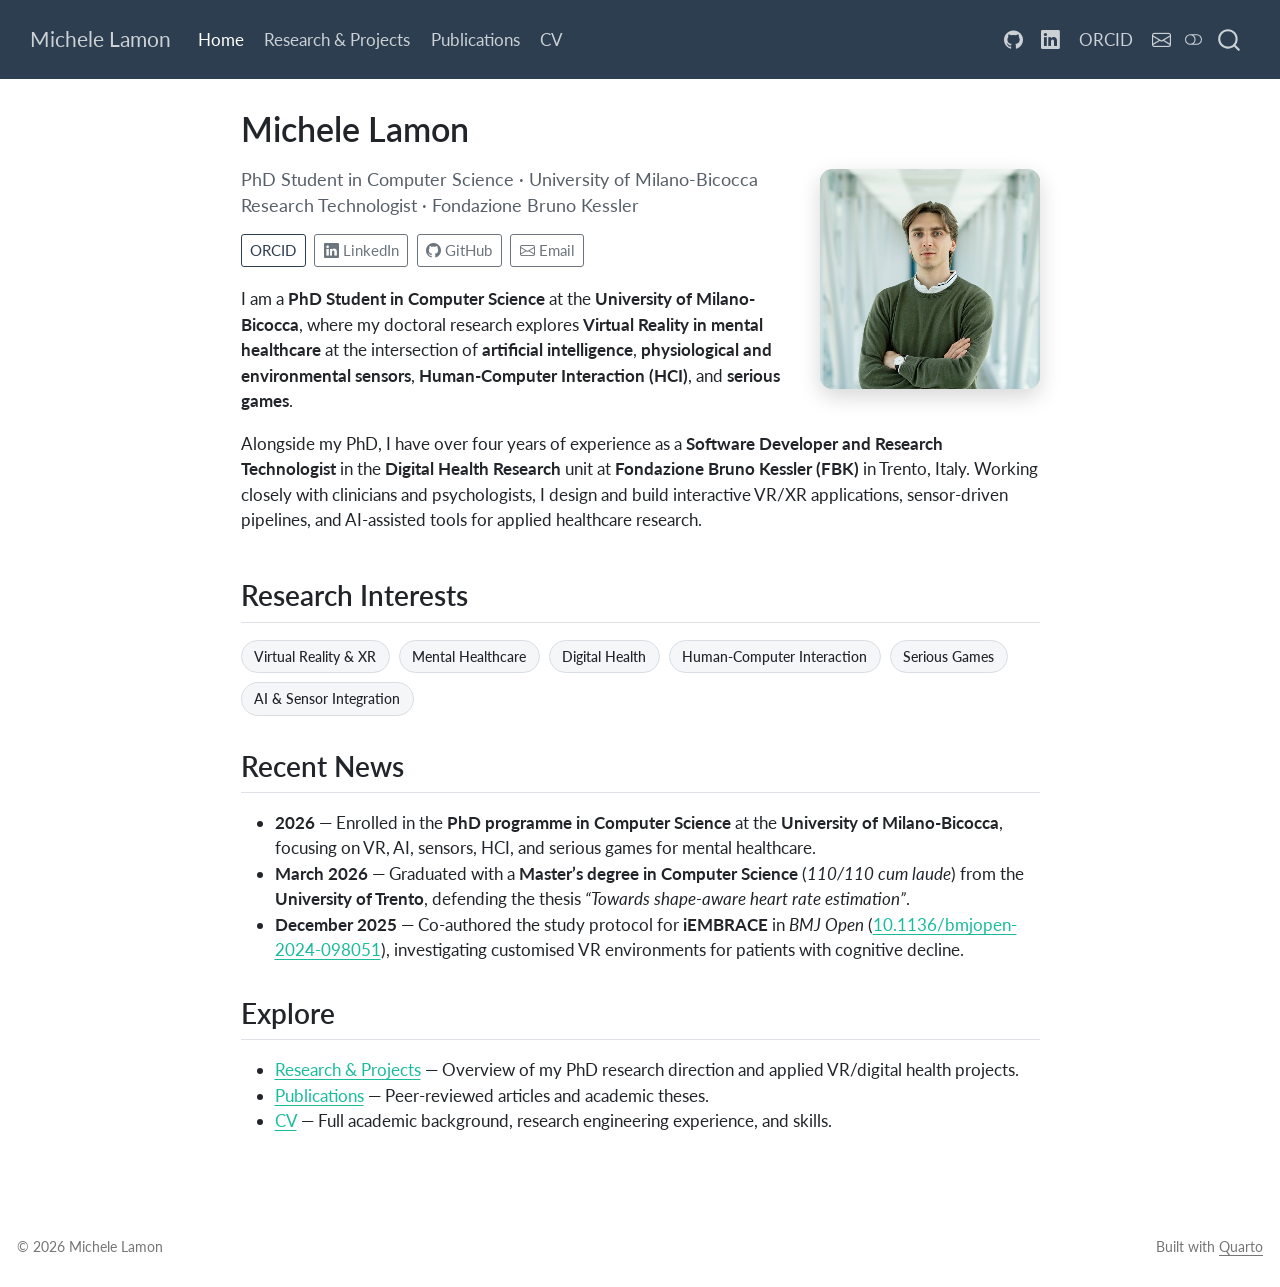
==== commit d93aff4b: "Built site for gh-pages" ====
--- a/index.html
+++ b/index.html
@@ -345,7 +345,14 @@
 
 
 <div class="profile-hero">
-  <img src="images/profile.jpg" alt="Portrait of Michele Lamon" class="profile-photo">
+  <div class="profile-card-wrap">
+    <div class="profile-card" data-depth="images/profile-depth.jpg">
+      <img src="images/profile.jpg" alt="Portrait of Michele Lamon" class="profile-card-img">
+      <canvas class="profile-card-canvas" aria-hidden="true"></canvas>
+      <div class="profile-card-glare" aria-hidden="true"></div>
+      <button type="button" class="profile-gyro-btn" hidden="" aria-label="Enable 3D gyroscope tilt">3D Tilt</button>
+    </div>
+  </div>
   <p class="profile-role">
     PhD Student in Computer Science · University of Milano-Bicocca<br>
     Research Technologist · Fondazione Bruno Kessler
@@ -363,6 +370,7 @@
     Alongside my PhD, I have over four years of experience as a <strong>Software Developer and Research Technologist</strong> in the <strong>Digital Health Research</strong> unit at <strong>Fondazione Bruno Kessler (FBK)</strong> in Trento, Italy. Working closely with clinicians and psychologists, I design and build interactive VR/XR applications, sensor-driven pipelines, and AI-assisted tools for applied healthcare research.
   </p>
 </div>
+<script src="js/profile-3d.js" defer=""></script>
 <section id="research-interests" class="level2">
 <h2 class="anchored" data-anchor-id="research-interests">Research Interests</h2>
 <div class="research-tags">
--- a/styles.css
+++ b/styles.css
@@ -183,14 +183,67 @@
   margin-bottom: 1.75rem;
 }
 
-.profile-photo {
+.profile-card-wrap {
   float: right;
   width: 220px;
   max-width: 36%;
-  height: auto;
   margin: 0.15rem 0 1.25rem 2.25rem;
+}
+
+.profile-card {
+  position: relative;
+  width: 100%;
+  aspect-ratio: 1 / 1;
   border-radius: 0.75rem;
-  box-shadow: 0 0.35rem 1rem rgba(0, 0, 0, 0.12);
+  overflow: hidden;
+  box-shadow: 0 0.45rem 1.25rem rgba(0, 0, 0, 0.16);
+  transform-style: preserve-3d;
+  will-change: transform;
+}
+
+.profile-card-img {
+  display: block;
+  width: 100%;
+  height: 100%;
+  object-fit: cover;
+}
+
+.profile-card-canvas {
+  position: absolute;
+  inset: 0;
+  width: 100%;
+  height: 100%;
+  opacity: 0;
+  transition: opacity 0.25s ease;
+  pointer-events: none;
+}
+
+.profile-card-canvas.is-ready {
+  opacity: 1;
+}
+
+.profile-card-glare {
+  position: absolute;
+  inset: 0;
+  pointer-events: none;
+  opacity: 0;
+  transition: opacity 0.25s ease;
+}
+
+.profile-gyro-btn {
+  position: absolute;
+  right: 0.55rem;
+  bottom: 0.55rem;
+  z-index: 2;
+  font-size: 0.7rem;
+  line-height: 1.2;
+  padding: 0.25rem 0.55rem;
+  border-radius: 999px;
+  background: rgba(0, 0, 0, 0.58);
+  color: #fff;
+  border: 1px solid rgba(255, 255, 255, 0.28);
+  backdrop-filter: blur(4px);
+  cursor: pointer;
 }
 
 .profile-role {
@@ -208,7 +261,7 @@
 }
 
 @media (max-width: 767.98px) {
-  .profile-photo {
+  .profile-card-wrap {
     float: none;
     display: block;
     width: 200px;
